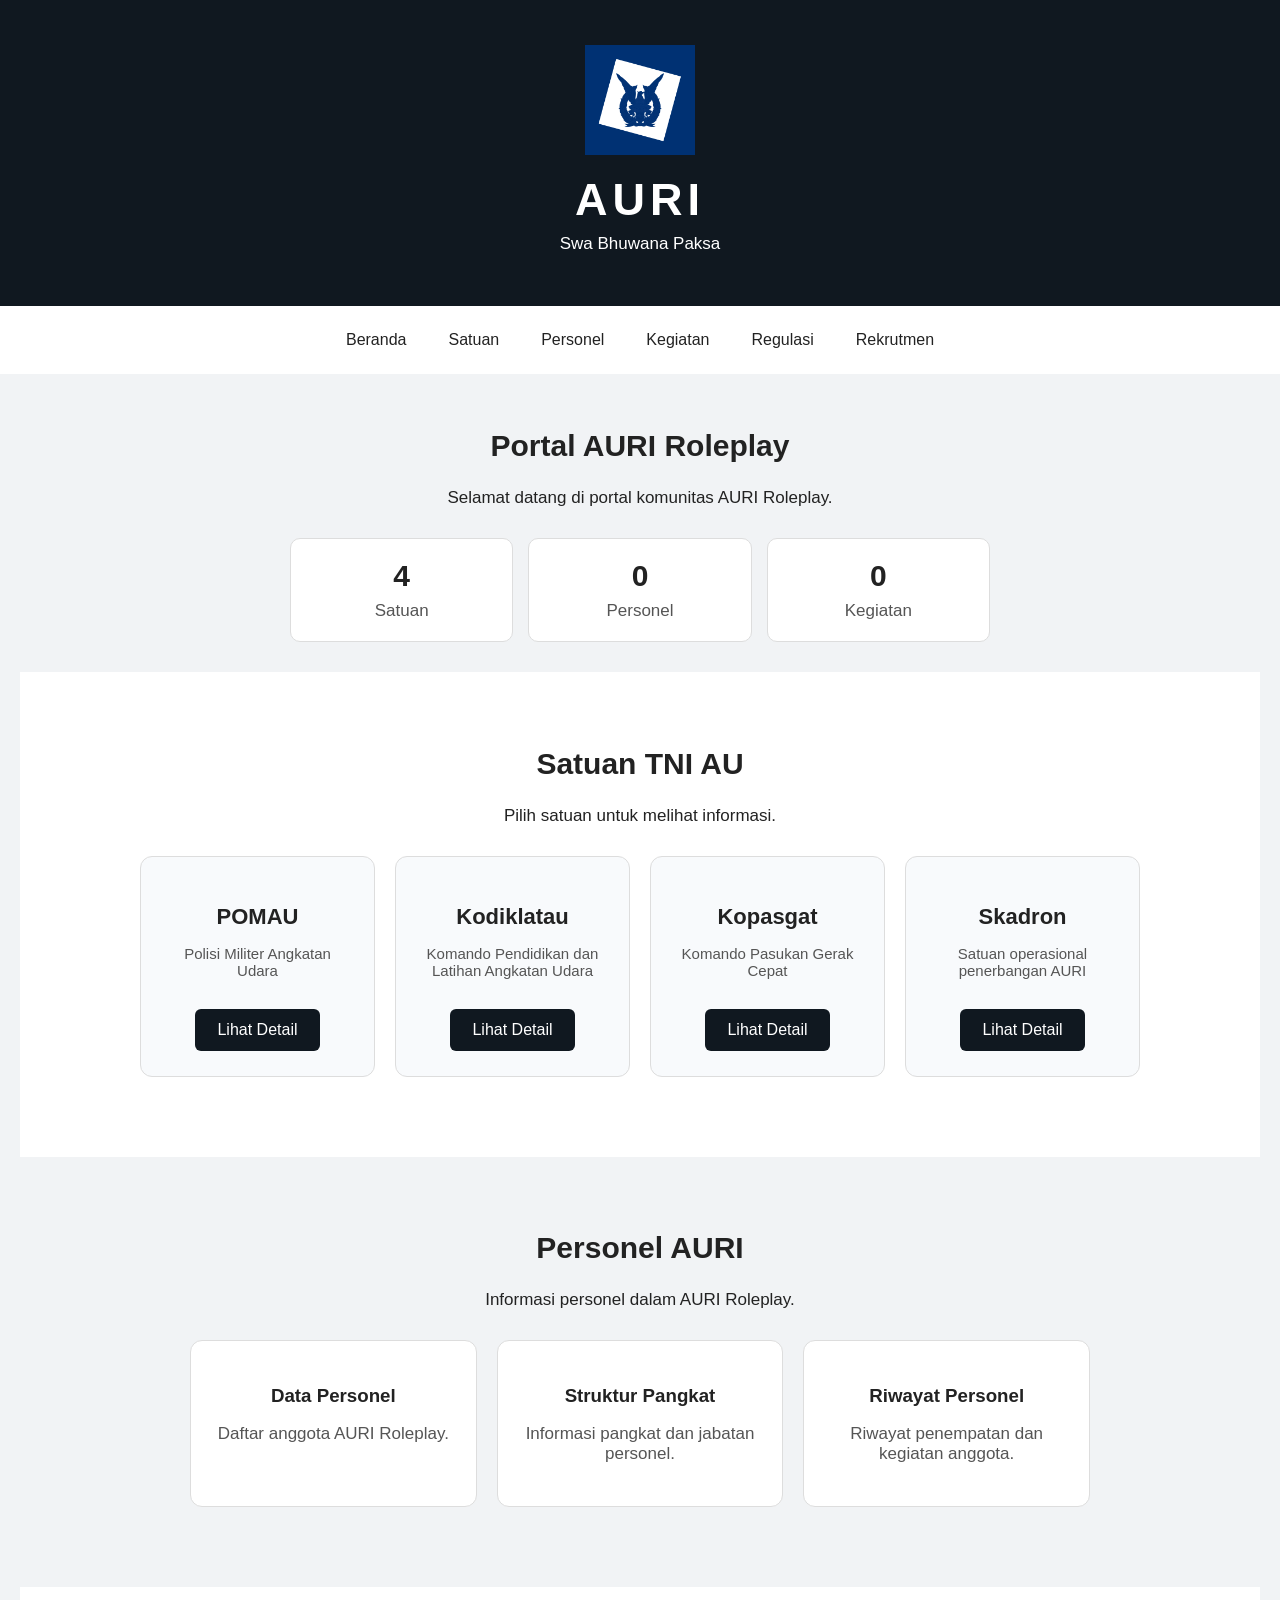
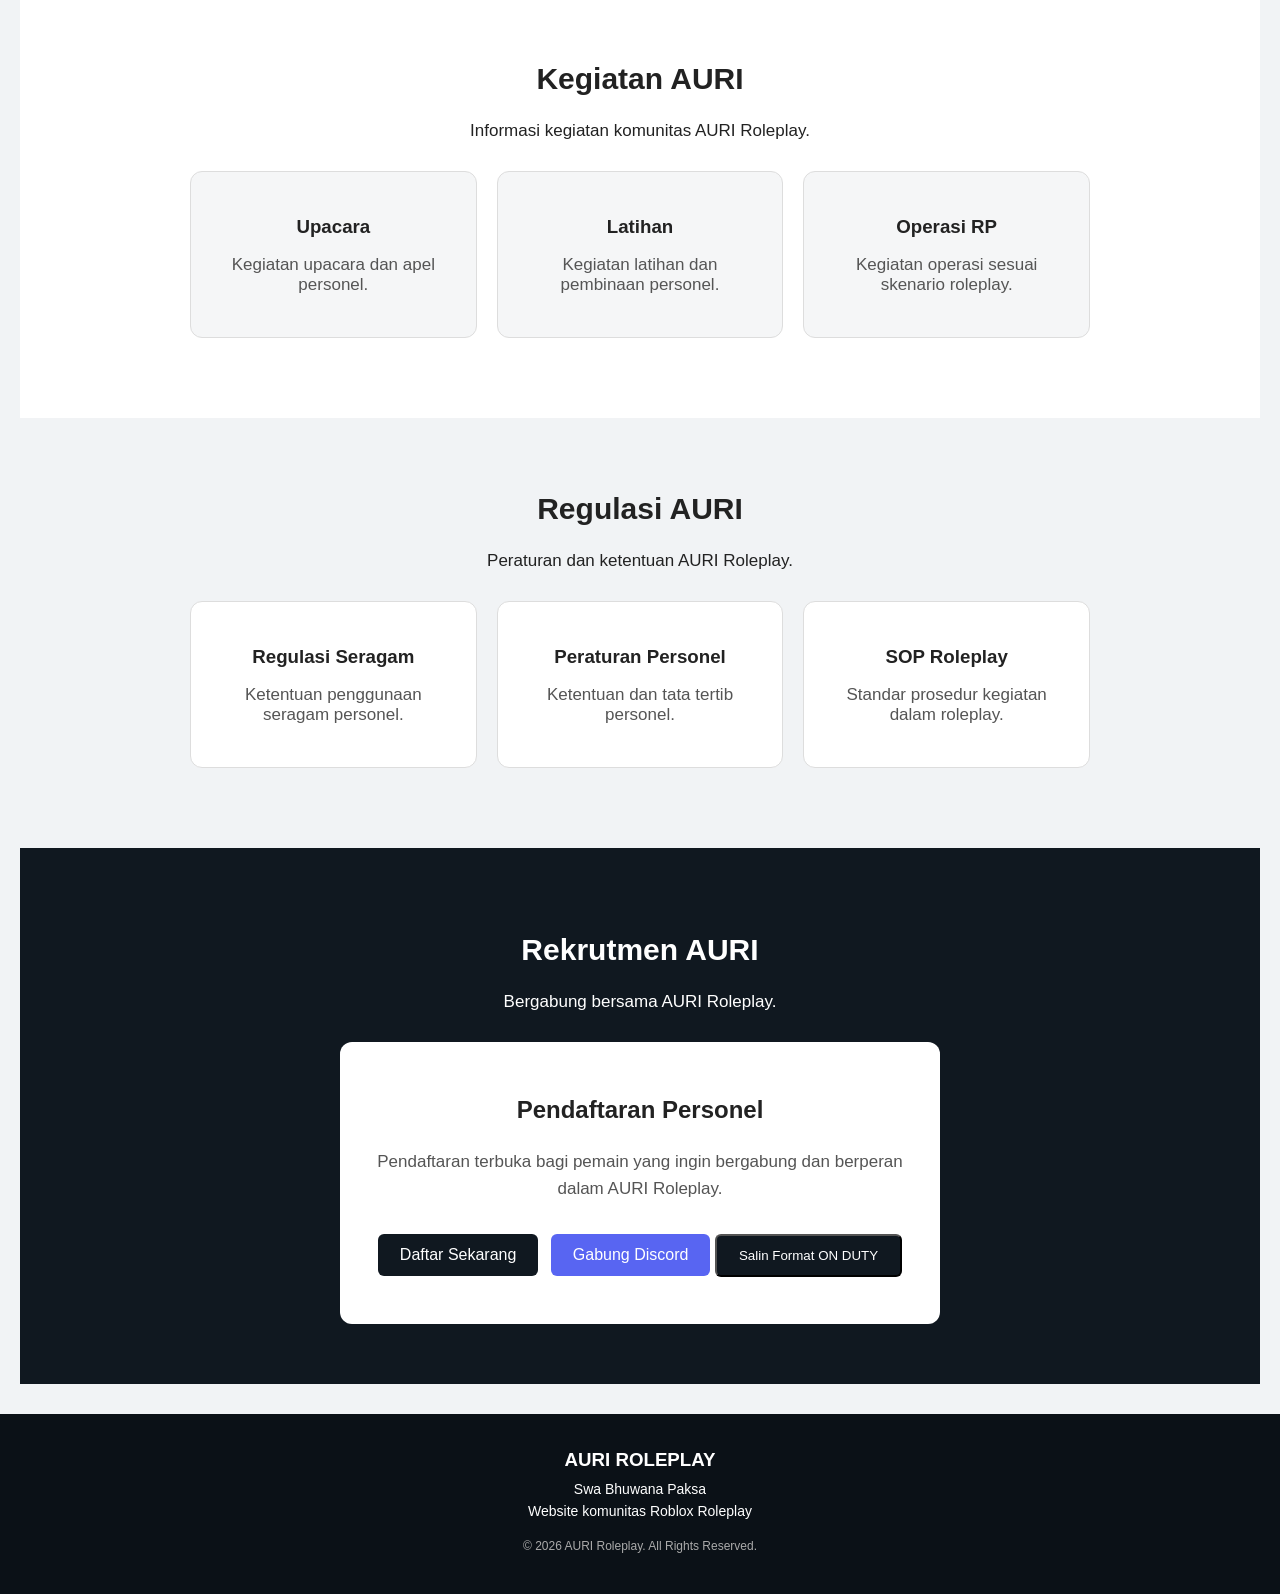
==== index.html @ 10f44457 "Add files via upload" ====
<!DOCTYPE html>
<html lang="id">

<head>

    <meta charset="UTF-8">

    <meta name="viewport" content="width=device-width, initial-scale=1.0">

    <title>AURI | TNI Angkatan Udara</title>

    <link rel="stylesheet" href="style.css">

</head>

<body>

    <!-- HEADER -->

    <header>

        <img src="logo-auri.png" alt="Logo AURI" class="logo-auri">

        <h1>AURI</h1>

        <p>Swa Bhuwana Paksa</p>

    </header>


    <!-- NAVBAR -->

    <nav>

        <a href="#beranda">Beranda</a>

        <a href="satuan.html">Satuan</a>

        <a href="personel.html">Personel</a>

        <a href="kegiatan.html">Kegiatan</a>

        <a href="regulasi.html">Regulasi</a>

        <a href="rekrutmen.html">Rekrutmen</a>

    </nav>


    <!-- BERANDA -->

    <main id="beranda">

        <h2>Portal AURI Roleplay</h2>

        <p>
            Selamat datang di portal komunitas
            AURI Roleplay.
        </p>


        <!-- STATISTIK -->

        <div class="statistik">

            <div class="stat-card">
                <h3>4</h3>
                <p>Satuan</p>
            </div>

            <div class="stat-card">
                <h3>0</h3>
                <p>Personel</p>
            </div>

            <div class="stat-card">
                <h3>0</h3>
                <p>Kegiatan</p>
            </div>

        </div>


        <!-- SATUAN -->

        <section class="satuan" id="satuan">

            <h2>Satuan TNI AU</h2>

            <p>
                Pilih satuan untuk melihat informasi.
            </p>

            <div class="satuan-container">

                <div class="satuan-card">

                    <h3>POMAU</h3>

                    <p>
                        Polisi Militer Angkatan Udara
                    </p>

                    <a href="pomau.html" class="btn-rekrut">
                        Lihat Detail
                    </a>

                </div>


                <div class="satuan-card">

                    <h3>Kodiklatau</h3>

                    <p>
                        Komando Pendidikan dan Latihan Angkatan Udara
                    </p>

                    <a href="kodiklatau.html" class="btn-rekrut">
                        Lihat Detail
                    </a>

                </div>


                <div class="satuan-card">

                    <h3>Kopasgat</h3>

                    <p>
                        Komando Pasukan Gerak Cepat
                    </p>

                    <a href="kopasgat.html" class="btn-rekrut">
                        Lihat Detail
                    </a>

                </div>


                <div class="satuan-card">

                    <h3>Skadron</h3>

                    <p>
                        Satuan operasional penerbangan AURI
                    </p>

                    <a href="skadron.html" class="btn-rekrut">
                        Lihat Detail
                    </a>

                </div>

            </div>

        </section>


        <!-- PERSONEL -->

        <section class="personel" id="personel">

            <h2>Personel AURI</h2>

            <p>
                Informasi personel dalam AURI Roleplay.
            </p>

            <div class="personel-container">

                <div class="personel-card">

                    <h3>Data Personel</h3>

                    <p>
                        Daftar anggota AURI Roleplay.
                    </p>

                </div>


                <div class="personel-card">

                    <h3>Struktur Pangkat</h3>

                    <p>
                        Informasi pangkat dan jabatan personel.
                    </p>

                </div>


                <div class="personel-card">

                    <h3>Riwayat Personel</h3>

                    <p>
                        Riwayat penempatan dan kegiatan anggota.
                    </p>

                </div>

            </div>

        </section>


        <!-- KEGIATAN -->

        <section class="kegiatan" id="kegiatan">

            <h2>Kegiatan AURI</h2>

            <p>
                Informasi kegiatan komunitas AURI Roleplay.
            </p>

            <div class="kegiatan-container">

                <div class="kegiatan-card">

                    <h3>Upacara</h3>

                    <p>
                        Kegiatan upacara dan apel personel.
                    </p>

                </div>


                <div class="kegiatan-card">

                    <h3>Latihan</h3>

                    <p>
                        Kegiatan latihan dan pembinaan personel.
                    </p>

                </div>


                <div class="kegiatan-card">

                    <h3>Operasi RP</h3>

                    <p>
                        Kegiatan operasi sesuai skenario roleplay.
                    </p>

                </div>

            </div>

        </section>


        <!-- REGULASI -->

        <section class="regulasi" id="regulasi">

            <h2>Regulasi AURI</h2>

            <p>
                Peraturan dan ketentuan AURI Roleplay.
            </p>

            <div class="regulasi-container">

                <div class="regulasi-card">

                    <h3>Regulasi Seragam</h3>

                    <p>
                        Ketentuan penggunaan seragam personel.
                    </p>

                </div>


                <div class="regulasi-card">

                    <h3>Peraturan Personel</h3>

                    <p>
                        Ketentuan dan tata tertib personel.
                    </p>

                </div>


                <div class="regulasi-card">

                    <h3>SOP Roleplay</h3>

                    <p>
                        Standar prosedur kegiatan dalam roleplay.
                    </p>

                </div>

            </div>

        </section>


        <!-- REKRUTMEN -->

        <section class="rekrutmen" id="rekrutmen">

            <h2>Rekrutmen AURI</h2>

            <p>
                Bergabung bersama AURI Roleplay.
            </p>


            <div class="rekrutmen-box">

                <h3>Pendaftaran Personel</h3>

                <p>
                    Pendaftaran terbuka bagi pemain yang ingin
                    bergabung dan berperan dalam AURI Roleplay.
                </p>


                <!-- TOMBOL REKRUTMEN -->

                <a href="rekrutmen.html" class="btn-rekrut">
                    Daftar Sekarang
                </a>


                <!-- TOMBOL DISCORD -->

                <a href="https://discord.com/invite/cUJjBdkvV"
   class="btn-discord"
   target="_blank"
   rel="noopener">
    Gabung Discord
</a>


                <!-- SALIN FORMAT -->

                <button type="button"
                        class="btn-rekrut"
                        onclick="salinFormat()">
                    Salin Format ON DUTY
                </button>


                <p id="status-salin"></p>

            </div>

        </section>

    </main>


    <!-- FOOTER -->

    <footer>

        <h3>AURI ROLEPLAY</h3>

        <p>Swa Bhuwana Paksa</p>

        <p>
            Website komunitas Roblox Roleplay
        </p>

        <p class="copyright">
            © 2026 AURI Roleplay. All Rights Reserved.
        </p>

    </footer>


    <script src="script.js"></script>

</body>

</html>
---- style.css ----
* {
    box-sizing: border-box;
}

body {
    margin: 0;
    font-family: Arial, sans-serif;
    background: #f1f3f5;
    color: #222;
}


/* HEADER */

header {
    text-align: center;
    padding: 45px 20px 35px;
    background: #101820;
    color: white;
}

header h1 {
    font-size: 45px;
    margin: 0;
    letter-spacing: 5px;
}

header p {
    font-size: 17px;
    margin-top: 8px;
}

.logo-auri {
    width: 110px;
    height: 110px;
    object-fit: contain;
    margin-bottom: 15px;
}


/* NAVBAR */

nav {
    display: flex;
    justify-content: center;
    gap: 10px;
    padding: 15px;
    background: white;
    flex-wrap: wrap;
}

nav a {
    text-decoration: none;
    color: #222 !important;
    padding: 10px 16px;
    border-radius: 6px;
}

nav a:hover {
    background: #e5e7eb;
}


/* MAIN */

main {
    text-align: center;
    padding: 30px 20px;
}

main h2 {
    font-size: 30px;
}

main p {
    font-size: 17px;
}


/* SATUAN */

.satuan {
    padding: 50px 20px;
    background: white;
    text-align: center;
}

.satuan-container {
    display: grid;
    grid-template-columns: repeat(auto-fit, minmax(220px, 1fr));
    gap: 20px;
    max-width: 1000px;
    margin: 30px auto;
}

.satuan-card {
    background: #f8fafc;
    border: 1px solid #ddd;
    border-radius: 12px;
    padding: 25px;
}

.satuan-card h3 {
    font-size: 22px;
    margin-bottom: 10px;
    color: #222;
}

.satuan-card p {
    font-size: 15px;
    color: #555;
}


/* PERSONEL */

.personel {
    padding: 50px 20px;
    text-align: center;
    background: #f1f3f5;
}

.personel-container {
    display: grid;
    grid-template-columns: repeat(auto-fit, minmax(220px, 1fr));
    gap: 20px;
    max-width: 900px;
    margin: 30px auto;
}

.personel-card {
    background: white;
    border: 1px solid #ddd;
    border-radius: 12px;
    padding: 25px;
}

.personel-card h3 {
    margin-bottom: 10px;
}

.personel-card p {
    color: #555;
}


/* KEGIATAN */

.kegiatan {
    padding: 50px 20px;
    text-align: center;
    background: white;
}

.kegiatan-container {
    display: grid;
    grid-template-columns: repeat(auto-fit, minmax(220px, 1fr));
    gap: 20px;
    max-width: 900px;
    margin: 30px auto;
}

.kegiatan-card {
    background: #f5f6f7;
    border: 1px solid #ddd;
    border-radius: 12px;
    padding: 25px;
}

.kegiatan-card h3 {
    margin-bottom: 10px;
}

.kegiatan-card p {
    color: #555;
}


/* REGULASI */

.regulasi {
    padding: 50px 20px;
    text-align: center;
    background: #f1f3f5;
}

.regulasi-container {
    display: grid;
    grid-template-columns: repeat(auto-fit, minmax(220px, 1fr));
    gap: 20px;
    max-width: 900px;
    margin: 30px auto;
}

.regulasi-card {
    background: white;
    border: 1px solid #ddd;
    border-radius: 12px;
    padding: 25px;
}

.regulasi-card h3 {
    margin-bottom: 10px;
}

.regulasi-card p {
    color: #555;
}


/* REKRUTMEN */

.rekrutmen {
    padding: 60px 20px;
    text-align: center;
    background: #101820;
    color: white;
}

.rekrutmen-box {
    max-width: 600px;
    margin: 30px auto 0;
    padding: 30px;
    background: white;
    color: #222;
    border-radius: 12px;
}

.rekrutmen-box h3 {
    font-size: 24px;
}

.rekrutmen-box p {
    color: #555;
    line-height: 1.6;
}


/* TOMBOL */

.btn-rekrut {
    display: inline-block;
    margin-top: 15px;
    padding: 12px 22px;
    background: #101820;
    color: white !important;
    text-decoration: none;
    border-radius: 6px;
}

.btn-rekrut:hover {
    background: #263544;
}


/* STATISTIK */

.statistik {
    display: grid;
    grid-template-columns: repeat(3, 1fr);
    gap: 15px;
    max-width: 700px;
    margin: 30px auto;
}

.stat-card {
    background: white;
    border: 1px solid #ddd;
    border-radius: 10px;
    padding: 20px;
}

.stat-card h3 {
    font-size: 30px;
    margin: 0;
}

.stat-card p {
    margin: 8px 0 0;
    color: #555;
}


/* FORM REKRUTMEN */

form {
    max-width: 500px;
    margin: 30px auto;
    text-align: left;
}

form label {
    display: block;
    margin-top: 15px;
    margin-bottom: 6px;
    font-weight: bold;
}

form input,
form select {
    width: 100%;
    padding: 12px;
    border: 1px solid #ccc;
    border-radius: 6px;
    font-size: 15px;
}

form button {
    width: 100%;
    margin-top: 25px;
    padding: 12px;
    border: none;
    border-radius: 6px;
    background: #101820;
    color: white;
    font-size: 16px;
}


/* FOOTER */

footer {
    text-align: center;
    padding: 35px 20px;
    background: #0b1117;
    color: white;
}

footer h3 {
    margin: 0 0 10px;
}

footer p {
    margin: 6px 0;
    font-size: 14px;
}

footer .copyright {
    margin-top: 20px;
    color: #aaa;
    font-size: 12px;
}


/* MOBILE */

@media (max-width: 600px) {

    header h1 {
        font-size: 38px;
    }

    .logo-auri {
        width: 90px;
        height: 90px;
    }

    nav {
        gap: 3px;
    }

    nav a {
        font-size: 13px;
        padding: 8px 10px;
    }

    .statistik {
        grid-template-columns: 1fr;
        max-width: 300px;
    }

}
html {
    scroll-behavior: smooth;
}
.btn-discord {
    display: inline-block;
    margin-top: 15px;
    margin-left: 8px;
    padding: 12px 22px;
    background: #5865F2;
    color: white;
    text-decoration: none;
    border-radius: 6px;
}

.btn-discord:hover {
    opacity: 0.9;
}
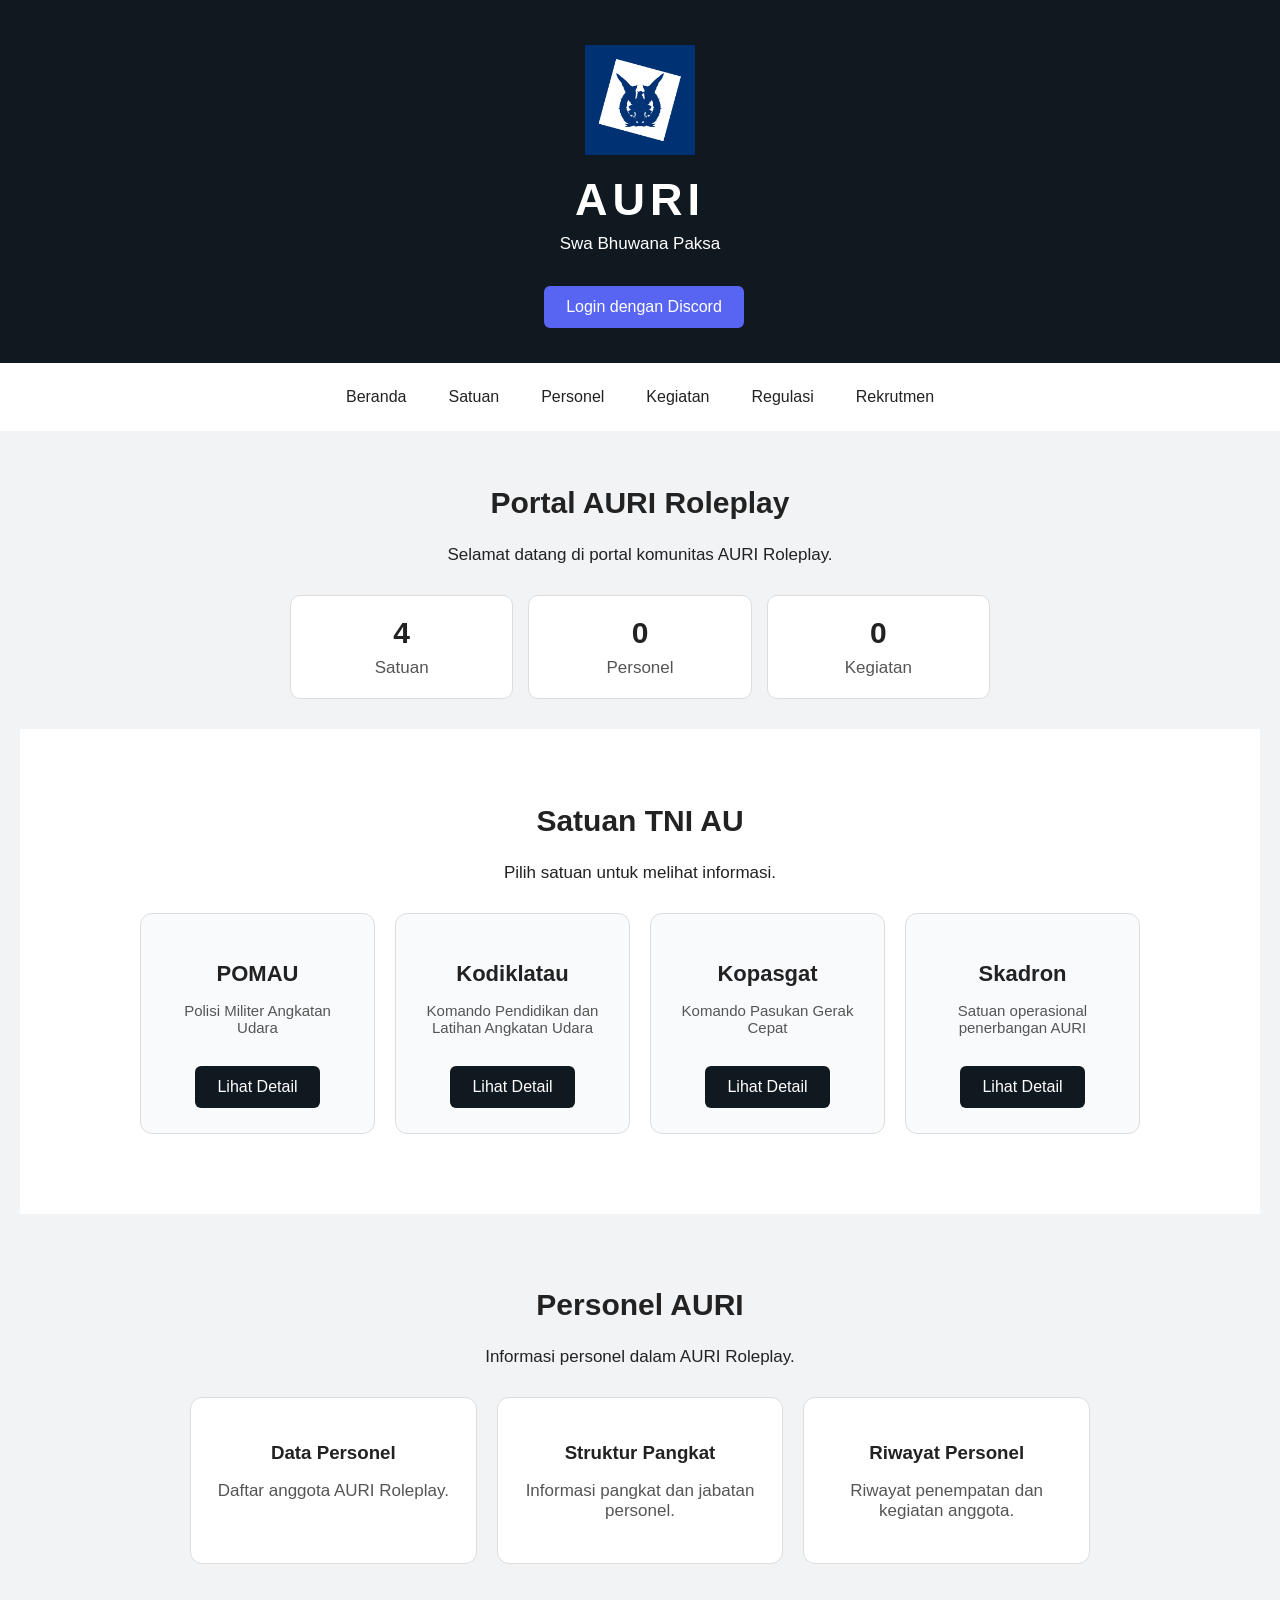
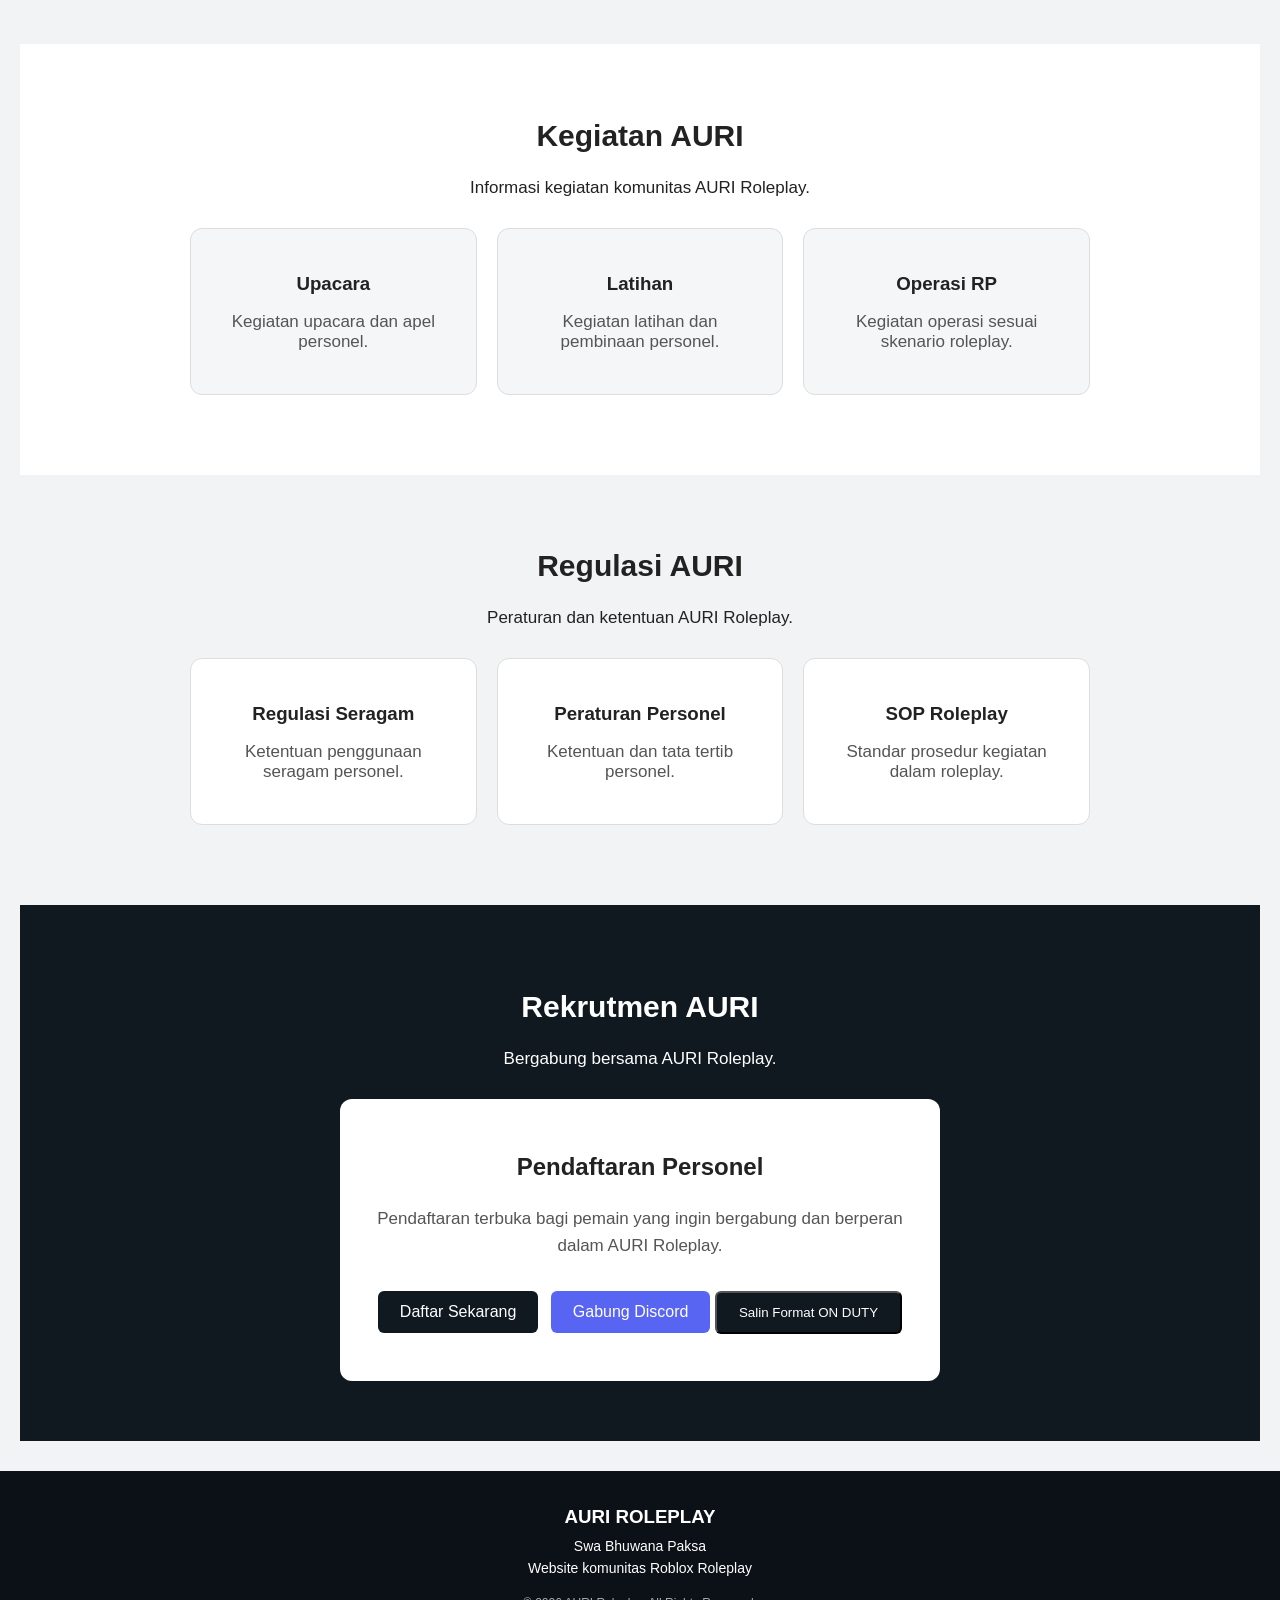
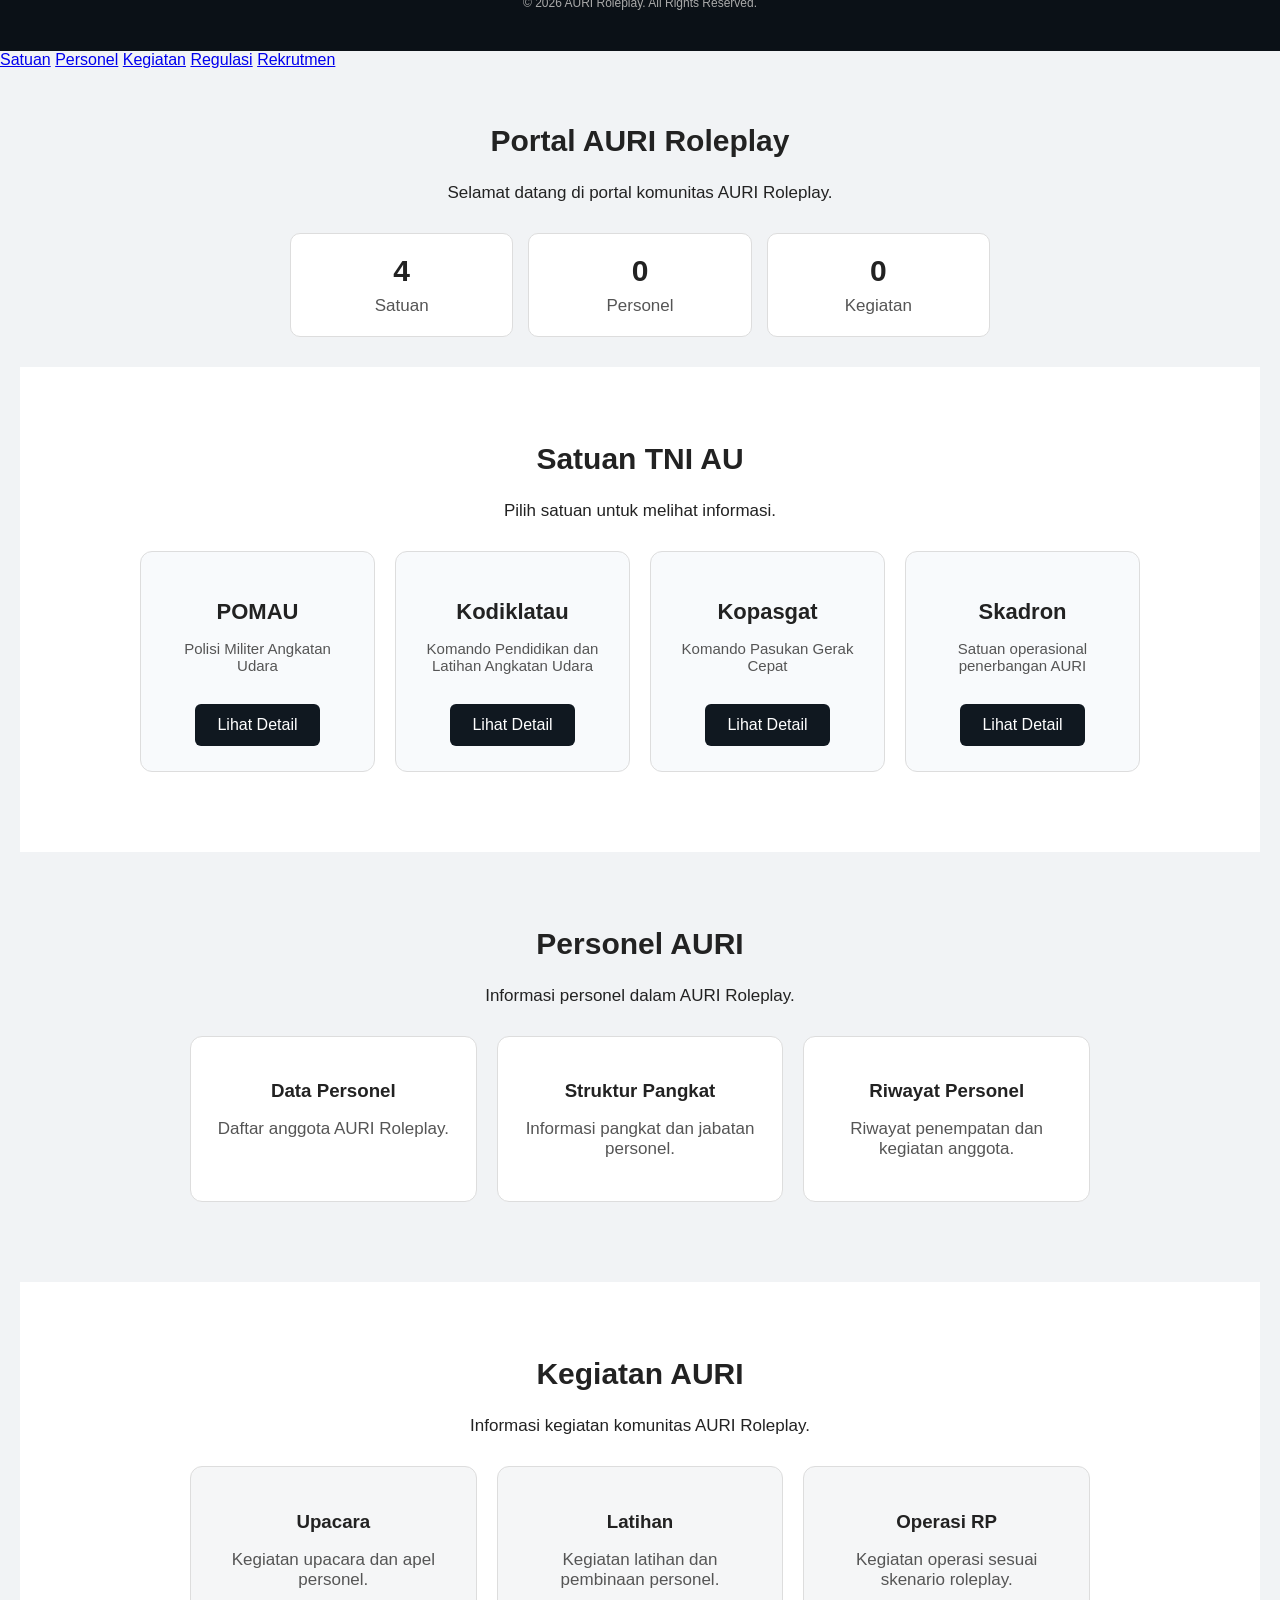
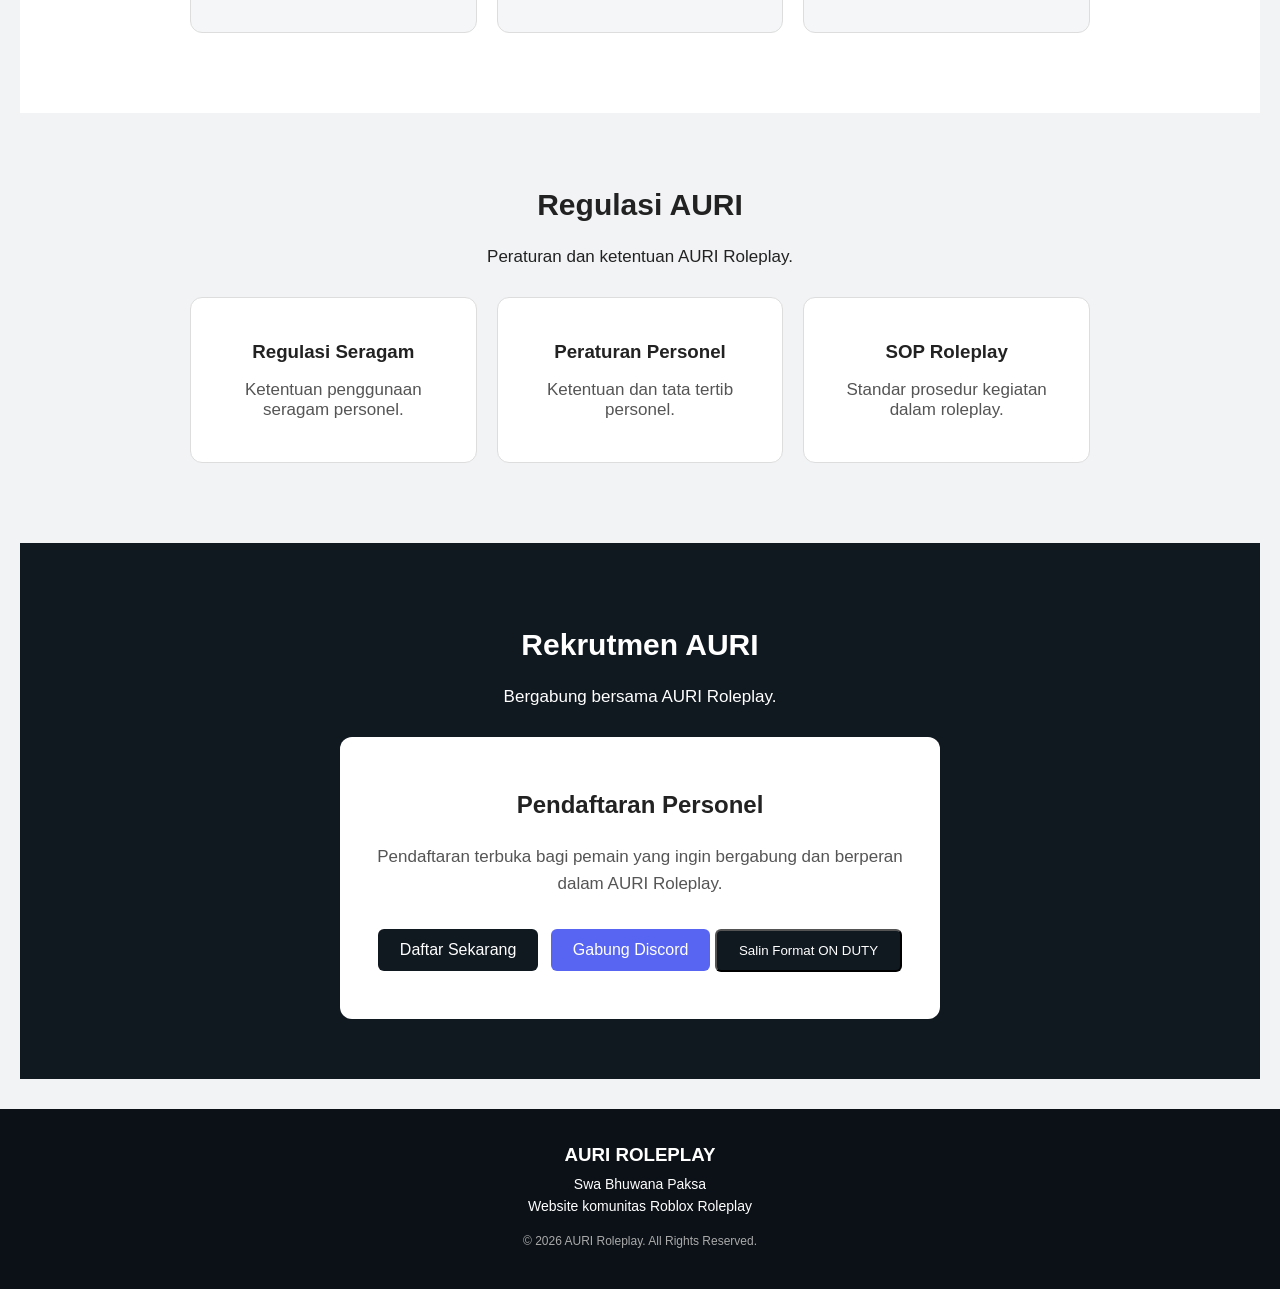
==== commit f7379ad7: "Update index.html" ====
--- a/index.html
+++ b/index.html
@@ -2,21 +2,15 @@
 <html lang="id">
 
 <head>
-
     <meta charset="UTF-8">
-
     <meta name="viewport" content="width=device-width, initial-scale=1.0">
-
     <title>AURI | TNI Angkatan Udara</title>
-
     <link rel="stylesheet" href="style.css">
-
 </head>
 
 <body>
 
     <!-- HEADER -->
-
     <header>
 
         <img src="logo-auri.png" alt="Logo AURI" class="logo-auri">
@@ -25,16 +19,360 @@
 
         <p>Swa Bhuwana Paksa</p>
 
+        <!-- LOGIN DISCORD -->
+        <a
+            href="https://discord.com/oauth2/authorize?client_id=1550910812544180305&response_type=code&redirect_uri=https%3A%2F%2Fauriofficiall.netlify.app%2F.netlify%2Ffunctions%2Fauth&scope=identify"
+            class="btn-discord">
+            Login dengan Discord
+        </a>
+
     </header>
 
 
     <!-- NAVBAR -->
-
     <nav>
 
         <a href="#beranda">Beranda</a>
 
         <a href="satuan.html">Satuan</a>
+
+        <a href="personel.html">Personel</a>
+
+        <a href="kegiatan.html">Kegiatan</a>
+
+        <a href="regulasi.html">Regulasi</a>
+
+        <a href="rekrutmen.html">Rekrutmen</a>
+
+    </nav>
+
+
+    <!-- BERANDA -->
+    <main id="beranda">
+
+        <h2>Portal AURI Roleplay</h2>
+
+        <p>
+            Selamat datang di portal komunitas
+            AURI Roleplay.
+        </p>
+
+
+        <!-- STATISTIK -->
+        <div class="statistik">
+
+            <div class="stat-card">
+                <h3>4</h3>
+                <p>Satuan</p>
+            </div>
+
+            <div class="stat-card">
+                <h3>0</h3>
+                <p>Personel</p>
+            </div>
+
+            <div class="stat-card">
+                <h3>0</h3>
+                <p>Kegiatan</p>
+            </div>
+
+        </div>
+
+
+        <!-- SATUAN -->
+        <section class="satuan" id="satuan">
+
+            <h2>Satuan TNI AU</h2>
+
+            <p>
+                Pilih satuan untuk melihat informasi.
+            </p>
+
+            <div class="satuan-container">
+
+                <div class="satuan-card">
+
+                    <h3>POMAU</h3>
+
+                    <p>
+                        Polisi Militer Angkatan Udara
+                    </p>
+
+                    <a href="pomau.html" class="btn-rekrut">
+                        Lihat Detail
+                    </a>
+
+                </div>
+
+
+                <div class="satuan-card">
+
+                    <h3>Kodiklatau</h3>
+
+                    <p>
+                        Komando Pendidikan dan Latihan Angkatan Udara
+                    </p>
+
+                    <a href="kodiklatau.html" class="btn-rekrut">
+                        Lihat Detail
+                    </a>
+
+                </div>
+
+
+                <div class="satuan-card">
+
+                    <h3>Kopasgat</h3>
+
+                    <p>
+                        Komando Pasukan Gerak Cepat
+                    </p>
+
+                    <a href="kopasgat.html" class="btn-rekrut">
+                        Lihat Detail
+                    </a>
+
+                </div>
+
+
+                <div class="satuan-card">
+
+                    <h3>Skadron</h3>
+
+                    <p>
+                        Satuan operasional penerbangan AURI
+                    </p>
+
+                    <a href="skadron.html" class="btn-rekrut">
+                        Lihat Detail
+                    </a>
+
+                </div>
+
+            </div>
+
+        </section>
+
+
+        <!-- PERSONEL -->
+        <section class="personel" id="personel">
+
+            <h2>Personel AURI</h2>
+
+            <p>
+                Informasi personel dalam AURI Roleplay.
+            </p>
+
+            <div class="personel-container">
+
+                <div class="personel-card">
+
+                    <h3>Data Personel</h3>
+
+                    <p>
+                        Daftar anggota AURI Roleplay.
+                    </p>
+
+                </div>
+
+
+                <div class="personel-card">
+
+                    <h3>Struktur Pangkat</h3>
+
+                    <p>
+                        Informasi pangkat dan jabatan personel.
+                    </p>
+
+                </div>
+
+
+                <div class="personel-card">
+
+                    <h3>Riwayat Personel</h3>
+
+                    <p>
+                        Riwayat penempatan dan kegiatan anggota.
+                    </p>
+
+                </div>
+
+            </div>
+
+        </section>
+
+
+        <!-- KEGIATAN -->
+        <section class="kegiatan" id="kegiatan">
+
+            <h2>Kegiatan AURI</h2>
+
+            <p>
+                Informasi kegiatan komunitas AURI Roleplay.
+            </p>
+
+            <div class="kegiatan-container">
+
+                <div class="kegiatan-card">
+
+                    <h3>Upacara</h3>
+
+                    <p>
+                        Kegiatan upacara dan apel personel.
+                    </p>
+
+                </div>
+
+
+                <div class="kegiatan-card">
+
+                    <h3>Latihan</h3>
+
+                    <p>
+                        Kegiatan latihan dan pembinaan personel.
+                    </p>
+
+                </div>
+
+
+                <div class="kegiatan-card">
+
+                    <h3>Operasi RP</h3>
+
+                    <p>
+                        Kegiatan operasi sesuai skenario roleplay.
+                    </p>
+
+                </div>
+
+            </div>
+
+        </section>
+
+
+        <!-- REGULASI -->
+        <section class="regulasi" id="regulasi">
+
+            <h2>Regulasi AURI</h2>
+
+            <p>
+                Peraturan dan ketentuan AURI Roleplay.
+            </p>
+
+            <div class="regulasi-container">
+
+                <div class="regulasi-card">
+
+                    <h3>Regulasi Seragam</h3>
+
+                    <p>
+                        Ketentuan penggunaan seragam personel.
+                    </p>
+
+                </div>
+
+
+                <div class="regulasi-card">
+
+                    <h3>Peraturan Personel</h3>
+
+                    <p>
+                        Ketentuan dan tata tertib personel.
+                    </p>
+
+                </div>
+
+
+                <div class="regulasi-card">
+
+                    <h3>SOP Roleplay</h3>
+
+                    <p>
+                        Standar prosedur kegiatan dalam roleplay.
+                    </p>
+
+                </div>
+
+            </div>
+
+        </section>
+
+
+        <!-- REKRUTMEN -->
+        <section class="rekrutmen" id="rekrutmen">
+
+            <h2>Rekrutmen AURI</h2>
+
+            <p>
+                Bergabung bersama AURI Roleplay.
+            </p>
+
+
+            <div class="rekrutmen-box">
+
+                <h3>Pendaftaran Personel</h3>
+
+                <p>
+                    Pendaftaran terbuka bagi pemain yang ingin
+                    bergabung dan berperan dalam AURI Roleplay.
+                </p>
+
+
+                <!-- TOMBOL REKRUTMEN -->
+                <a href="rekrutmen.html" class="btn-rekrut">
+                    Daftar Sekarang
+                </a>
+
+
+                <!-- TOMBOL DISCORD -->
+                <a href="https://discord.com/invite/cUJjBdkvV"
+                   class="btn-discord"
+                   target="_blank"
+                   rel="noopener">
+                    Gabung Discord
+                </a>
+
+
+                <!-- SALIN FORMAT -->
+                <button type="button"
+                        class="btn-rekrut"
+                        onclick="salinFormat()">
+                    Salin Format ON DUTY
+                </button>
+
+
+                <p id="status-salin"></p>
+
+            </div>
+
+        </section>
+
+    </main>
+
+
+    <!-- FOOTER -->
+    <footer>
+
+        <h3>AURI ROLEPLAY</h3>
+
+        <p>Swa Bhuwana Paksa</p>
+
+        <p>
+            Website komunitas Roblox Roleplay
+        </p>
+
+        <p class="copyright">
+            © 2026 AURI Roleplay. All Rights Reserved.
+        </p>
+
+    </footer>
+
+
+    <script src="script.js"></script>
+
+</body>
+
+            </html>        <a href="satuan.html">Satuan</a>
 
         <a href="personel.html">Personel</a>
 
@@ -383,4 +721,4 @@
 
 </body>
 
-</html>+</html>
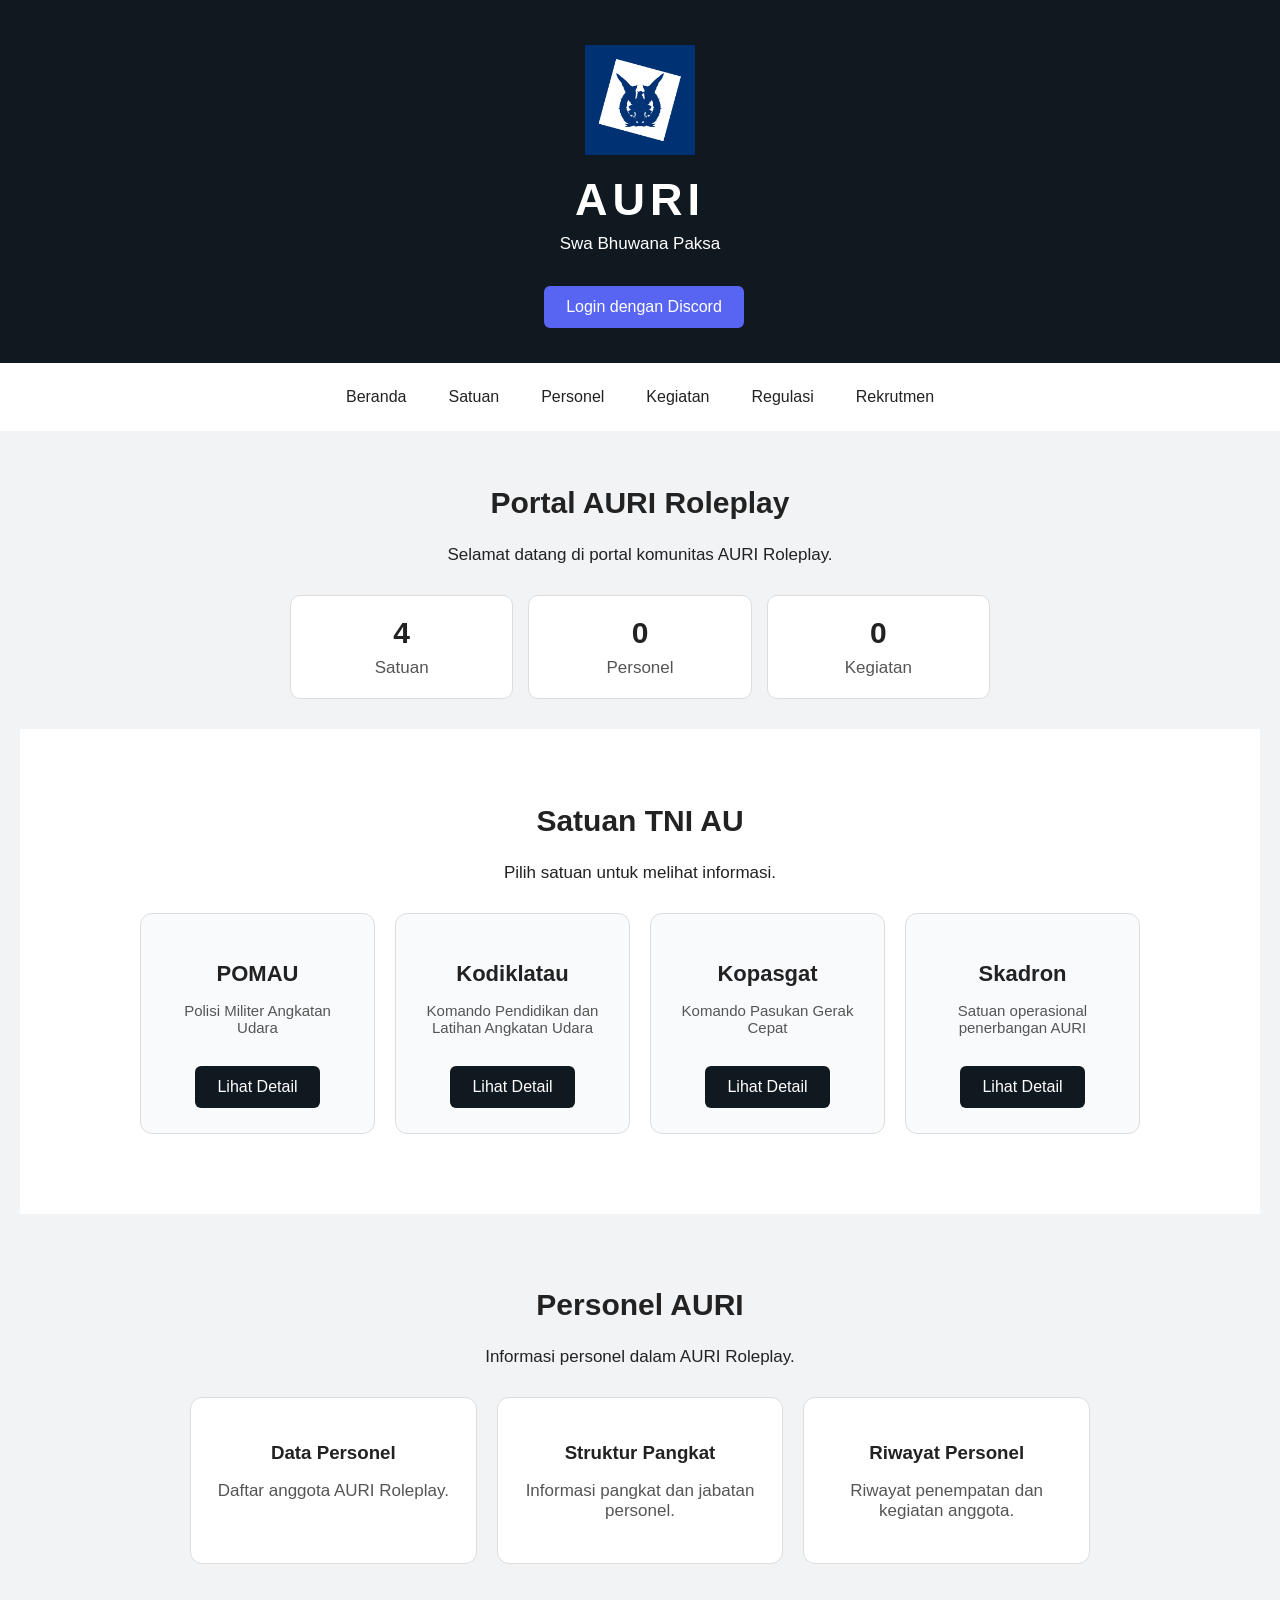
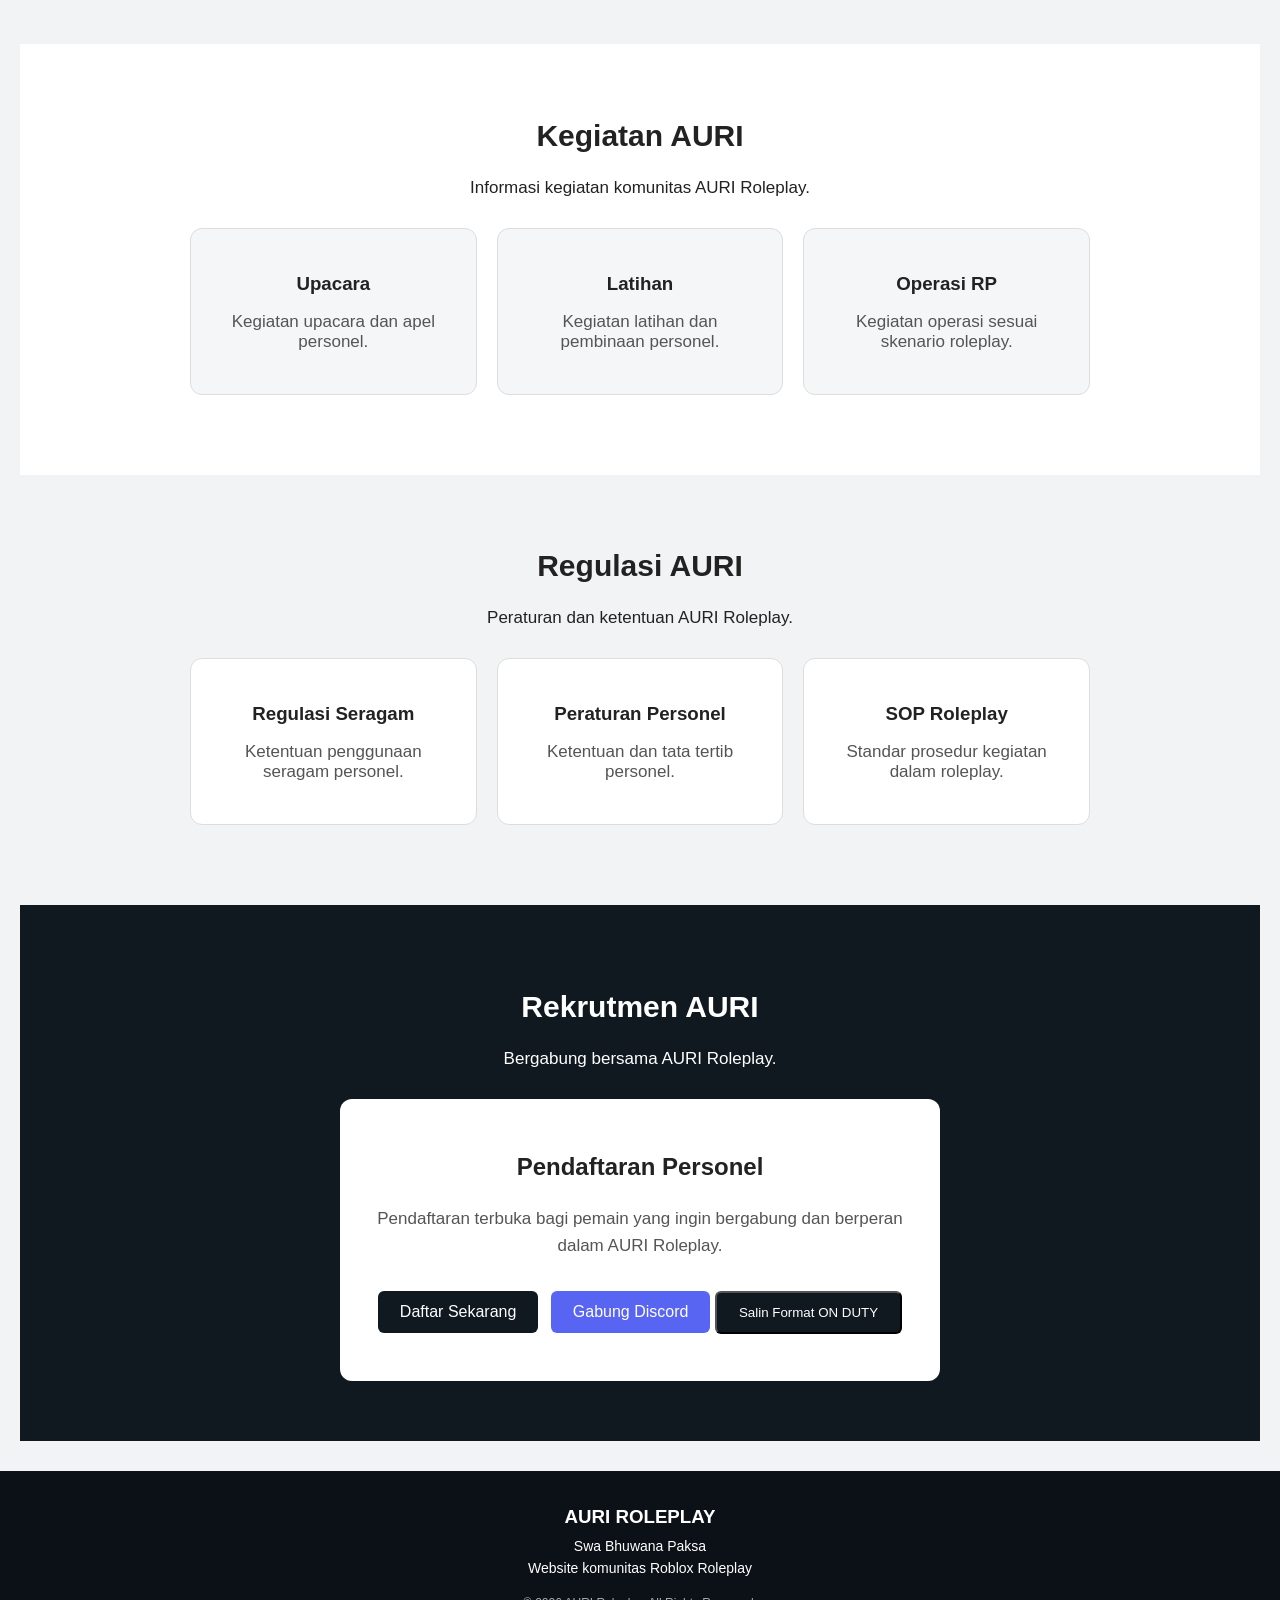
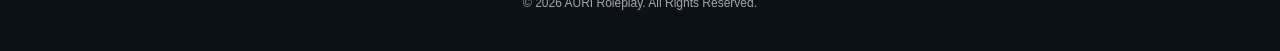
==== commit 5f9c0bf4: "Update index.html" ====
--- a/index.html
+++ b/index.html
@@ -21,7 +21,7 @@
 
         <!-- LOGIN DISCORD -->
         <a
-            href="https://discord.com/oauth2/authorize?client_id=1550910812544180305&response_type=code&redirect_uri=https%3A%2F%2Fauriofficiall.netlify.app%2F.netlify%2Ffunctions%2Fauth&scope=identify"
+            href="https://discord.com/oauth2/authorize?client_id=1551059972928962580&response_type=code&redirect_uri=https%3A%2F%2Fauriofficiall.netlify.app%2F.netlify%2Ffunctions%2Fauth&scope=identify%20guilds.members.read"
             class="btn-discord">
             Login dengan Discord
         </a>
@@ -325,18 +325,20 @@
 
 
                 <!-- TOMBOL DISCORD -->
-                <a href="https://discord.com/invite/cUJjBdkvV"
-                   class="btn-discord"
-                   target="_blank"
-                   rel="noopener">
+                <a
+                    href="https://discord.com/invite/cUJjBdkvV"
+                    class="btn-discord"
+                    target="_blank"
+                    rel="noopener">
                     Gabung Discord
                 </a>
 
 
                 <!-- SALIN FORMAT -->
-                <button type="button"
-                        class="btn-rekrut"
-                        onclick="salinFormat()">
+                <button
+                    type="button"
+                    class="btn-rekrut"
+                    onclick="salinFormat()">
                     Salin Format ON DUTY
                 </button>
 
@@ -372,353 +374,4 @@
 
 </body>
 
-            </html>        <a href="satuan.html">Satuan</a>
-
-        <a href="personel.html">Personel</a>
-
-        <a href="kegiatan.html">Kegiatan</a>
-
-        <a href="regulasi.html">Regulasi</a>
-
-        <a href="rekrutmen.html">Rekrutmen</a>
-
-    </nav>
-
-
-    <!-- BERANDA -->
-
-    <main id="beranda">
-
-        <h2>Portal AURI Roleplay</h2>
-
-        <p>
-            Selamat datang di portal komunitas
-            AURI Roleplay.
-        </p>
-
-
-        <!-- STATISTIK -->
-
-        <div class="statistik">
-
-            <div class="stat-card">
-                <h3>4</h3>
-                <p>Satuan</p>
-            </div>
-
-            <div class="stat-card">
-                <h3>0</h3>
-                <p>Personel</p>
-            </div>
-
-            <div class="stat-card">
-                <h3>0</h3>
-                <p>Kegiatan</p>
-            </div>
-
-        </div>
-
-
-        <!-- SATUAN -->
-
-        <section class="satuan" id="satuan">
-
-            <h2>Satuan TNI AU</h2>
-
-            <p>
-                Pilih satuan untuk melihat informasi.
-            </p>
-
-            <div class="satuan-container">
-
-                <div class="satuan-card">
-
-                    <h3>POMAU</h3>
-
-                    <p>
-                        Polisi Militer Angkatan Udara
-                    </p>
-
-                    <a href="pomau.html" class="btn-rekrut">
-                        Lihat Detail
-                    </a>
-
-                </div>
-
-
-                <div class="satuan-card">
-
-                    <h3>Kodiklatau</h3>
-
-                    <p>
-                        Komando Pendidikan dan Latihan Angkatan Udara
-                    </p>
-
-                    <a href="kodiklatau.html" class="btn-rekrut">
-                        Lihat Detail
-                    </a>
-
-                </div>
-
-
-                <div class="satuan-card">
-
-                    <h3>Kopasgat</h3>
-
-                    <p>
-                        Komando Pasukan Gerak Cepat
-                    </p>
-
-                    <a href="kopasgat.html" class="btn-rekrut">
-                        Lihat Detail
-                    </a>
-
-                </div>
-
-
-                <div class="satuan-card">
-
-                    <h3>Skadron</h3>
-
-                    <p>
-                        Satuan operasional penerbangan AURI
-                    </p>
-
-                    <a href="skadron.html" class="btn-rekrut">
-                        Lihat Detail
-                    </a>
-
-                </div>
-
-            </div>
-
-        </section>
-
-
-        <!-- PERSONEL -->
-
-        <section class="personel" id="personel">
-
-            <h2>Personel AURI</h2>
-
-            <p>
-                Informasi personel dalam AURI Roleplay.
-            </p>
-
-            <div class="personel-container">
-
-                <div class="personel-card">
-
-                    <h3>Data Personel</h3>
-
-                    <p>
-                        Daftar anggota AURI Roleplay.
-                    </p>
-
-                </div>
-
-
-                <div class="personel-card">
-
-                    <h3>Struktur Pangkat</h3>
-
-                    <p>
-                        Informasi pangkat dan jabatan personel.
-                    </p>
-
-                </div>
-
-
-                <div class="personel-card">
-
-                    <h3>Riwayat Personel</h3>
-
-                    <p>
-                        Riwayat penempatan dan kegiatan anggota.
-                    </p>
-
-                </div>
-
-            </div>
-
-        </section>
-
-
-        <!-- KEGIATAN -->
-
-        <section class="kegiatan" id="kegiatan">
-
-            <h2>Kegiatan AURI</h2>
-
-            <p>
-                Informasi kegiatan komunitas AURI Roleplay.
-            </p>
-
-            <div class="kegiatan-container">
-
-                <div class="kegiatan-card">
-
-                    <h3>Upacara</h3>
-
-                    <p>
-                        Kegiatan upacara dan apel personel.
-                    </p>
-
-                </div>
-
-
-                <div class="kegiatan-card">
-
-                    <h3>Latihan</h3>
-
-                    <p>
-                        Kegiatan latihan dan pembinaan personel.
-                    </p>
-
-                </div>
-
-
-                <div class="kegiatan-card">
-
-                    <h3>Operasi RP</h3>
-
-                    <p>
-                        Kegiatan operasi sesuai skenario roleplay.
-                    </p>
-
-                </div>
-
-            </div>
-
-        </section>
-
-
-        <!-- REGULASI -->
-
-        <section class="regulasi" id="regulasi">
-
-            <h2>Regulasi AURI</h2>
-
-            <p>
-                Peraturan dan ketentuan AURI Roleplay.
-            </p>
-
-            <div class="regulasi-container">
-
-                <div class="regulasi-card">
-
-                    <h3>Regulasi Seragam</h3>
-
-                    <p>
-                        Ketentuan penggunaan seragam personel.
-                    </p>
-
-                </div>
-
-
-                <div class="regulasi-card">
-
-                    <h3>Peraturan Personel</h3>
-
-                    <p>
-                        Ketentuan dan tata tertib personel.
-                    </p>
-
-                </div>
-
-
-                <div class="regulasi-card">
-
-                    <h3>SOP Roleplay</h3>
-
-                    <p>
-                        Standar prosedur kegiatan dalam roleplay.
-                    </p>
-
-                </div>
-
-            </div>
-
-        </section>
-
-
-        <!-- REKRUTMEN -->
-
-        <section class="rekrutmen" id="rekrutmen">
-
-            <h2>Rekrutmen AURI</h2>
-
-            <p>
-                Bergabung bersama AURI Roleplay.
-            </p>
-
-
-            <div class="rekrutmen-box">
-
-                <h3>Pendaftaran Personel</h3>
-
-                <p>
-                    Pendaftaran terbuka bagi pemain yang ingin
-                    bergabung dan berperan dalam AURI Roleplay.
-                </p>
-
-
-                <!-- TOMBOL REKRUTMEN -->
-
-                <a href="rekrutmen.html" class="btn-rekrut">
-                    Daftar Sekarang
-                </a>
-
-
-                <!-- TOMBOL DISCORD -->
-
-                <a href="https://discord.com/invite/cUJjBdkvV"
-   class="btn-discord"
-   target="_blank"
-   rel="noopener">
-    Gabung Discord
-</a>
-
-
-                <!-- SALIN FORMAT -->
-
-                <button type="button"
-                        class="btn-rekrut"
-                        onclick="salinFormat()">
-                    Salin Format ON DUTY
-                </button>
-
-
-                <p id="status-salin"></p>
-
-            </div>
-
-        </section>
-
-    </main>
-
-
-    <!-- FOOTER -->
-
-    <footer>
-
-        <h3>AURI ROLEPLAY</h3>
-
-        <p>Swa Bhuwana Paksa</p>
-
-        <p>
-            Website komunitas Roblox Roleplay
-        </p>
-
-        <p class="copyright">
-            © 2026 AURI Roleplay. All Rights Reserved.
-        </p>
-
-    </footer>
-
-
-    <script src="script.js"></script>
-
-</body>
-
-</html>
+    </html>
